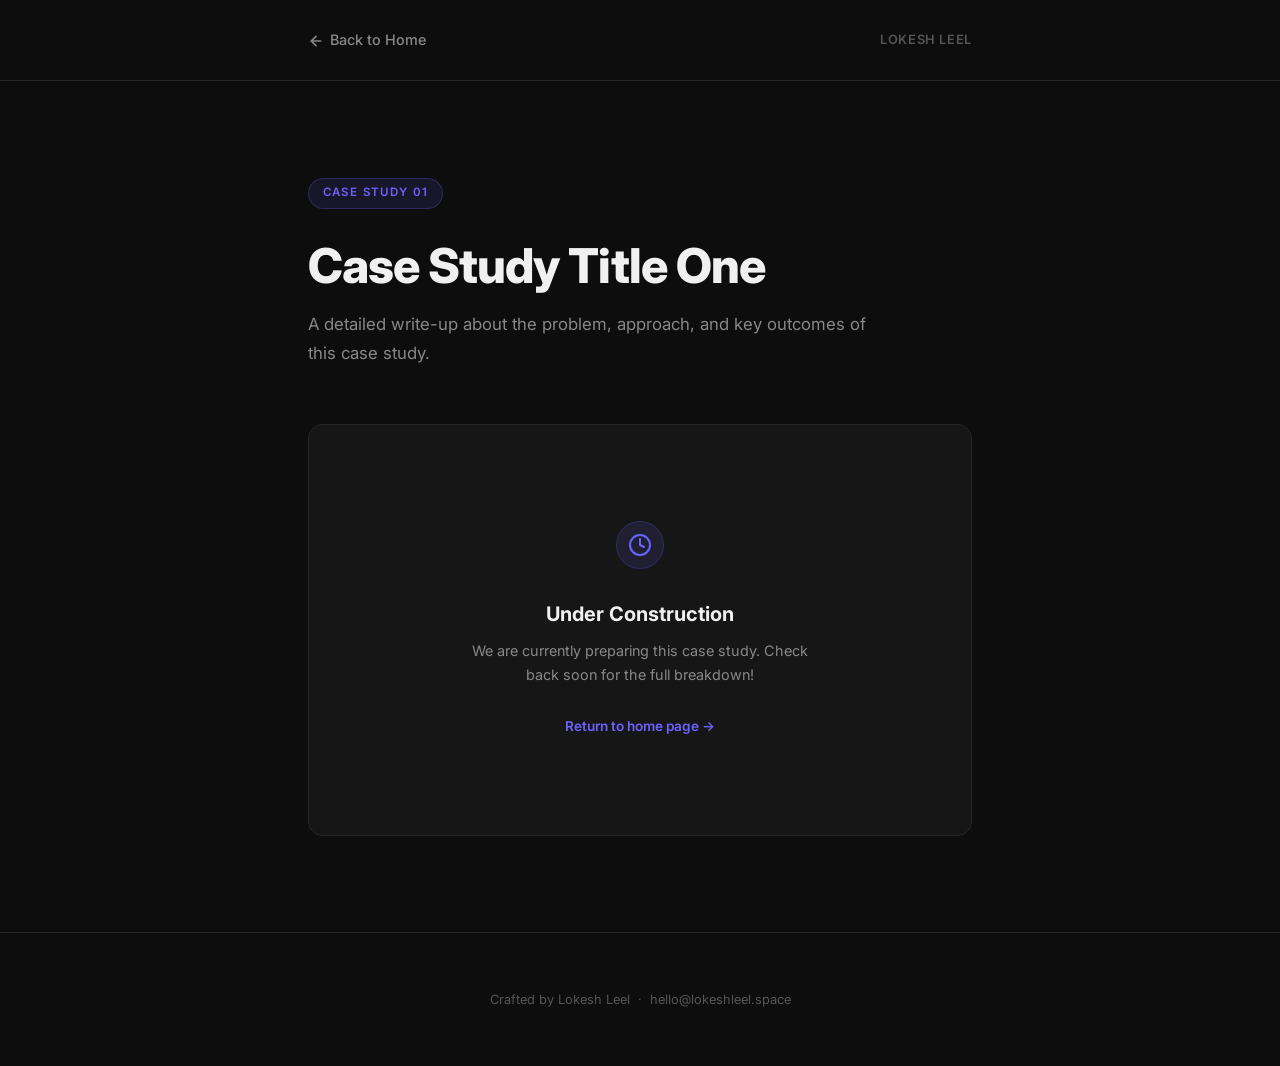
==== casestudy01/index.html @ c93e29b6 "Create placeholder pages for case studies and projects, activate links on index.html" ====
<!DOCTYPE html>
<html lang="en">
<head>
  <meta charset="UTF-8" />
  <meta name="viewport" content="width=device-width, initial-scale=1.0" />
  <title>Case Study 01 — Lokesh Leel</title>
  <meta name="description" content="Case study placeholder page for Lokesh Leel's portfolio." />
  <link rel="preconnect" href="https://fonts.googleapis.com" />
  <link rel="preconnect" href="https://fonts.gstatic.com" crossorigin />
  <link href="https://fonts.googleapis.com/css2?family=Inter:wght@400;500;600;700;800&display=swap" rel="stylesheet" />
  <link rel="stylesheet" href="../style.css" />
</head>
<body>
  
  <header style="padding: var(--space-md) 0; border-bottom: 1px solid var(--border);">
    <div class="container" style="display: flex; justify-content: space-between; align-items: center;">
      <a href="/" style="color: var(--text-secondary); text-decoration: none; font-size: 0.9rem; font-weight: 500; display: inline-flex; align-items: center; gap: 0.4rem; transition: color var(--transition);" onmouseover="this.style.color='var(--text-primary)'" onmouseout="this.style.color='var(--text-secondary)'">
        <svg width="16" height="16" viewBox="0 0 24 24" fill="none" stroke="currentColor" stroke-width="2.5" stroke-linecap="round" stroke-linejoin="round" style="margin-top: 1px;"><line x1="19" y1="12" x2="5" y2="12"></line><polyline points="12 19 5 12 12 5"></polyline></svg>
        Back to Home
      </a>
      <span style="font-size: 0.8rem; font-weight: 600; color: var(--text-muted); letter-spacing: 0.05em; text-transform: uppercase;">Lokesh Leel</span>
    </div>
  </header>

  <main style="padding: var(--space-xl) 0 0 0;">
    <div class="container">
      <div class="fade-up">
        <span class="hero-tag">Case Study 01</span>
      </div>
      <h1 class="fade-up" style="font-size: clamp(2rem, 5vw, 3rem); font-weight: 800; line-height: 1.2; letter-spacing: -0.02em; margin-bottom: var(--space-sm);">
        Case Study Title One
      </h1>
      <p class="fade-up" style="color: var(--text-secondary); font-size: 1.05rem; margin-bottom: var(--space-lg); max-width: 580px;">
        A detailed write-up about the problem, approach, and key outcomes of this case study.
      </p>

      <div class="fade-up" style="background: var(--surface); border: 1px solid var(--border); border-radius: var(--radius-md); padding: var(--space-xl) var(--space-md); text-align: center; margin-bottom: var(--space-xl);">
        <div style="width: 48px; height: 48px; border-radius: 50%; background: var(--accent-dim); border: 1px solid rgba(108, 99, 255, 0.2); display: flex; align-items: center; justify-content: center; margin: 0 auto var(--space-md);">
          <svg width="24" height="24" viewBox="0 0 24 24" fill="none" stroke="var(--accent)" stroke-width="2" stroke-linecap="round" stroke-linejoin="round"><circle cx="12" cy="12" r="10"></circle><polyline points="12 6 12 12 16 14"></polyline></svg>
        </div>
        <h2 style="font-size: 1.25rem; font-weight: 700; color: var(--text-primary); margin-bottom: 0.5rem;">Under Construction</h2>
        <p style="color: var(--text-secondary); font-size: 0.9rem; max-width: 360px; margin: 0 auto 1.5rem;">
          We are currently preparing this case study. Check back soon for the full breakdown!
        </p>
        <a href="/" style="display: inline-flex; align-items: center; gap: 0.4rem; font-size: 0.85rem; font-weight: 600; color: var(--accent); text-decoration: none; transition: opacity var(--transition);" onmouseover="this.style.opacity='0.8'" onmouseout="this.style.opacity='1'">
          Return to home page →
        </a>
      </div>
    </div>
  </main>

  <footer>
    <div class="container">
      <p>
        Crafted by <a href="https://www.linkedin.com/in/leellokesh/" target="_blank" rel="noopener noreferrer">Lokesh Leel</a>
        &nbsp;·&nbsp;
        <a href="mailto:hello@lokeshleel.space">hello@lokeshleel.space</a>
      </p>
    </div>
  </footer>
</body>
</html>
---- style.css ----
/* ===== RESET & BASE ===== */
*, *::before, *::after {
  box-sizing: border-box;
  margin: 0;
  padding: 0;
}

:root {
  --bg:           #0d0d0d;
  --surface:      #161616;
  --surface-hover:#1e1e1e;
  --border:       #252525;
  --accent:       #6c63ff;
  --accent-dim:   rgba(108, 99, 255, 0.12);
  --text-primary: #f0f0f0;
  --text-secondary: #888;
  --text-muted:   #555;

  --space-xs:  0.5rem;
  --space-sm:  1rem;
  --space-md:  1.75rem;
  --space-lg:  3.5rem;
  --space-xl:  6rem;

  --radius-sm: 8px;
  --radius-md: 14px;

  --max-w: 720px;
  --transition: 0.22s ease;
}

html {
  scroll-behavior: smooth;
}

body {
  background-color: var(--bg);
  color: var(--text-primary);
  font-family: 'Inter', sans-serif;
  font-size: 16px;
  line-height: 1.7;
  -webkit-font-smoothing: antialiased;
}

/* ===== LAYOUT ===== */
.container {
  max-width: var(--max-w);
  margin: 0 auto;
  padding: 0 var(--space-md);
}

section {
  padding: var(--space-xl) 0;
}

section + section {
  border-top: 1px solid var(--border);
}

/* ===== ANIMATIONS ===== */
@keyframes fadeUp {
  from {
    opacity: 0;
    transform: translateY(24px);
  }
  to {
    opacity: 1;
    transform: translateY(0);
  }
}

.fade-up {
  opacity: 0;
  animation: fadeUp 0.6s ease forwards;
}

.fade-up:nth-child(1) { animation-delay: 0.05s; }
.fade-up:nth-child(2) { animation-delay: 0.15s; }
.fade-up:nth-child(3) { animation-delay: 0.25s; }
.fade-up:nth-child(4) { animation-delay: 0.35s; }
.fade-up:nth-child(5) { animation-delay: 0.45s; }

/* ===== SECTION LABEL ===== */
.section-label {
  font-size: 0.7rem;
  font-weight: 600;
  letter-spacing: 0.14em;
  text-transform: uppercase;
  color: var(--accent);
  margin-bottom: var(--space-sm);
}

.section-title {
  font-size: 1.5rem;
  font-weight: 700;
  color: var(--text-primary);
  margin-bottom: var(--space-md);
}

/* ===== HERO ===== */
#hero {
  padding-top: calc(var(--space-xl) * 1.4);
  padding-bottom: var(--space-xl);
  border-top: none;
}

.hero-tag {
  display: inline-block;
  font-size: 0.72rem;
  font-weight: 600;
  letter-spacing: 0.12em;
  text-transform: uppercase;
  color: var(--accent);
  background: var(--accent-dim);
  border: 1px solid rgba(108, 99, 255, 0.25);
  border-radius: 999px;
  padding: 0.3rem 0.85rem;
  margin-bottom: var(--space-md);
}

.hero-name {
  font-size: clamp(2.4rem, 6vw, 3.8rem);
  font-weight: 800;
  line-height: 1.1;
  letter-spacing: -0.03em;
  color: var(--text-primary);
  margin-bottom: var(--space-sm);
}

.hero-name span {
  color: var(--accent);
}

.hero-bio {
  font-size: 1.05rem;
  color: var(--text-secondary);
  max-width: 480px;
  margin-bottom: var(--space-md);
}

/* Social links */
.social-links {
  display: flex;
  gap: var(--space-sm);
  flex-wrap: wrap;
}

.social-link {
  display: inline-flex;
  align-items: center;
  gap: 0.4rem;
  font-size: 0.85rem;
  font-weight: 500;
  color: var(--text-secondary);
  text-decoration: none;
  padding: 0.45rem 1rem;
  border: 1px solid var(--border);
  border-radius: 999px;
  transition: color var(--transition), border-color var(--transition), background var(--transition);
}

.social-link:hover {
  color: var(--text-primary);
  border-color: var(--accent);
  background: var(--accent-dim);
}

.social-link svg {
  width: 15px;
  height: 15px;
  flex-shrink: 0;
}

/* ===== CARDS ===== */
.card-grid {
  display: grid;
  grid-template-columns: 1fr;
  gap: var(--space-sm);
}

@media (min-width: 560px) {
  .card-grid {
    grid-template-columns: 1fr 1fr;
  }
}

.card {
  background: var(--surface);
  border: 1px solid var(--border);
  border-radius: var(--radius-md);
  padding: var(--space-md);
  transition: transform var(--transition), border-color var(--transition), background var(--transition);
  cursor: default;
}

.card:hover {
  transform: translateY(-4px);
  border-color: rgba(108, 99, 255, 0.35);
  background: var(--surface-hover);
}

.card-tag {
  font-size: 0.68rem;
  font-weight: 600;
  letter-spacing: 0.1em;
  text-transform: uppercase;
  color: var(--accent);
  margin-bottom: 0.5rem;
}

.card-title {
  font-size: 1rem;
  font-weight: 700;
  color: var(--text-primary);
  margin-bottom: 0.45rem;
}

.card-desc {
  font-size: 0.88rem;
  color: var(--text-secondary);
  line-height: 1.6;
  margin-bottom: var(--space-sm);
}

.chip-row {
  display: flex;
  flex-wrap: wrap;
  gap: 0.4rem;
  margin-bottom: var(--space-sm);
}

.chip {
  font-size: 0.7rem;
  font-weight: 500;
  color: var(--text-muted);
  background: var(--bg);
  border: 1px solid var(--border);
  border-radius: 999px;
  padding: 0.2rem 0.65rem;
}

.card-link {
  font-size: 0.82rem;
  font-weight: 600;
  color: var(--accent);
  text-decoration: none;
  opacity: 0.5;
  pointer-events: none;
  display: inline-flex;
  align-items: center;
  gap: 0.3rem;
  transition: opacity var(--transition);
}

.card-link.active {
  opacity: 1;
  pointer-events: all;
}

.card-link.active:hover {
  opacity: 0.75;
}

/* ===== CASE STUDIES ===== */
.case-grid {
  display: flex;
  flex-direction: column;
  gap: var(--space-sm);
}

.case-card {
  background: var(--surface);
  border: 1px solid var(--border);
  border-radius: var(--radius-md);
  padding: var(--space-md);
  display: flex;
  gap: var(--space-md);
  align-items: flex-start;
  transition: transform var(--transition), border-color var(--transition), background var(--transition);
}

.case-card:hover {
  transform: translateY(-3px);
  border-color: rgba(108, 99, 255, 0.35);
  background: var(--surface-hover);
}

.case-num {
  font-size: 2rem;
  font-weight: 800;
  color: var(--border);
  line-height: 1;
  min-width: 2.5rem;
  letter-spacing: -0.04em;
  padding-top: 2px;
  transition: color var(--transition);
}

.case-card:hover .case-num {
  color: var(--accent);
}

.case-body {
  flex: 1;
}

.case-title {
  font-size: 1rem;
  font-weight: 700;
  color: var(--text-primary);
  margin-bottom: 0.4rem;
}

.case-teaser {
  font-size: 0.88rem;
  color: var(--text-secondary);
  line-height: 1.6;
  margin-bottom: 0.75rem;
}

/* ===== THOUGHTS ===== */
.thoughts-list {
  display: flex;
  flex-direction: column;
  gap: 0;
}

.thought-item {
  padding: var(--space-md) 0;
  border-bottom: 1px solid var(--border);
  display: flex;
  flex-direction: column;
  gap: 0.35rem;
  transition: padding-left var(--transition);
}

.thought-item:last-of-type {
  border-bottom: none;
}

.thought-item:hover {
  padding-left: 6px;
}

.thought-date {
  font-size: 0.72rem;
  color: var(--text-muted);
  letter-spacing: 0.05em;
}

.thought-title {
  font-size: 1rem;
  font-weight: 600;
  color: var(--text-primary);
}

.thought-excerpt {
  font-size: 0.88rem;
  color: var(--text-secondary);
  line-height: 1.6;
}

.thought-link {
  font-size: 0.8rem;
  font-weight: 600;
  color: var(--accent);
  text-decoration: none;
  opacity: 0.5;
  pointer-events: none;
  align-self: flex-start;
}

.thoughts-footer {
  margin-top: var(--space-md);
  font-size: 0.82rem;
  color: var(--text-muted);
  font-style: italic;
}

/* ===== FOOTER ===== */
footer {
  border-top: 1px solid var(--border);
  padding: var(--space-lg) 0;
  text-align: center;
  font-size: 0.8rem;
  color: var(--text-muted);
}

footer a {
  color: var(--text-muted);
  text-decoration: none;
  transition: color var(--transition);
}

footer a:hover {
  color: var(--accent);
}

/* ===== RESPONSIVE ===== */
@media (max-width: 480px) {
  .case-card {
    flex-direction: column;
    gap: 0.5rem;
  }

  .case-num {
    font-size: 1.4rem;
  }
}
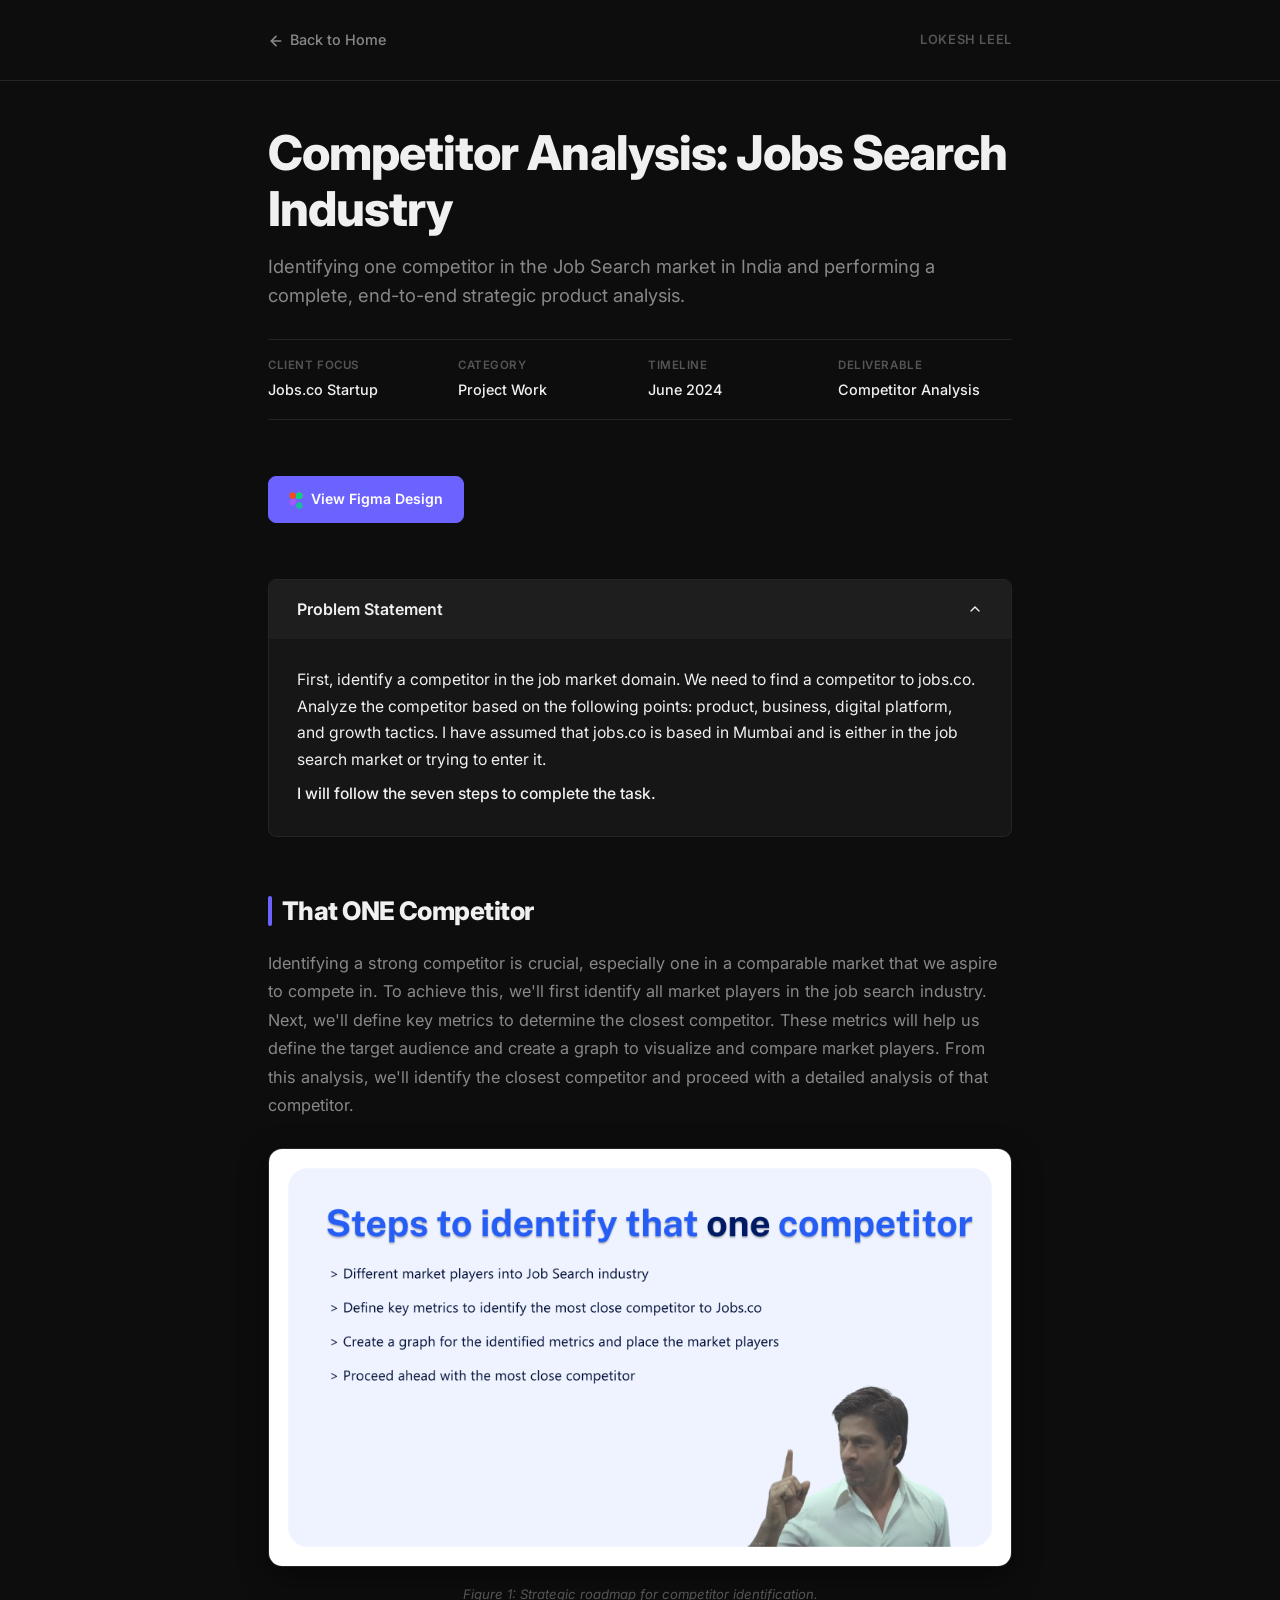
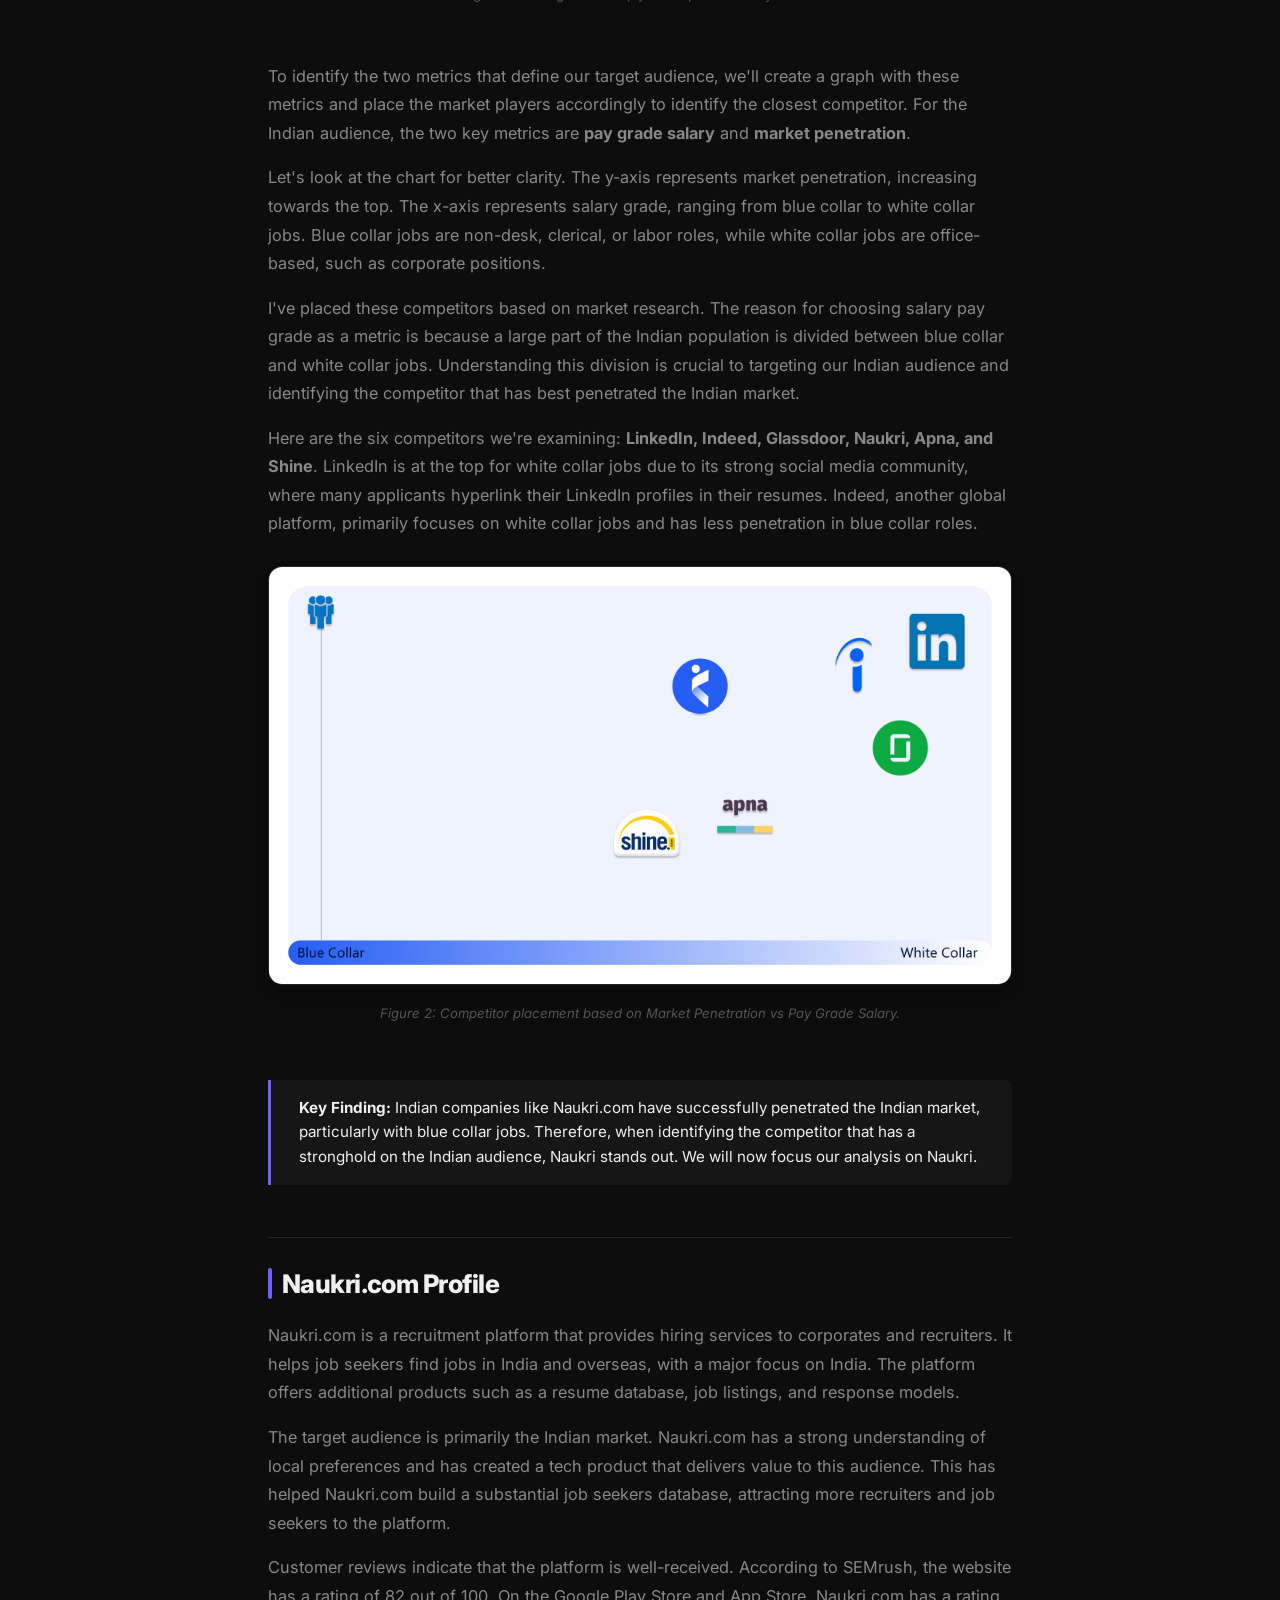
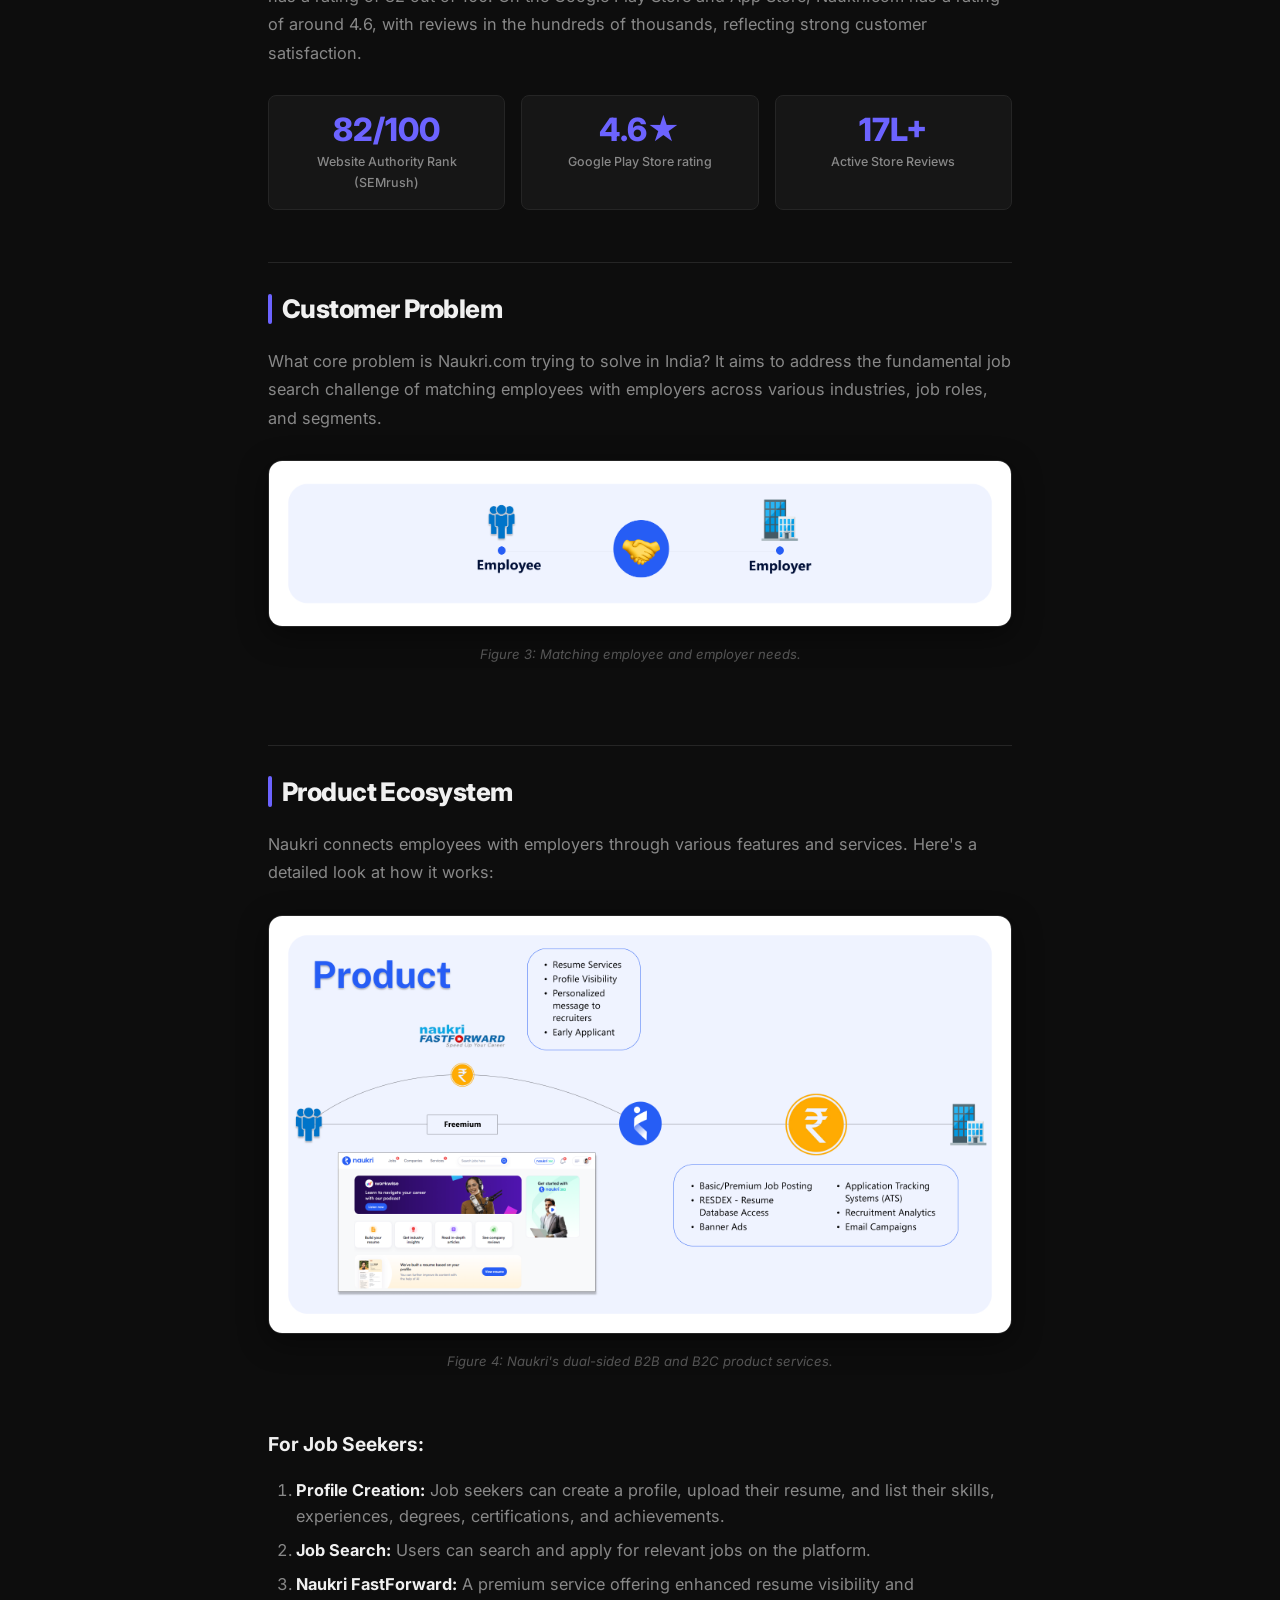
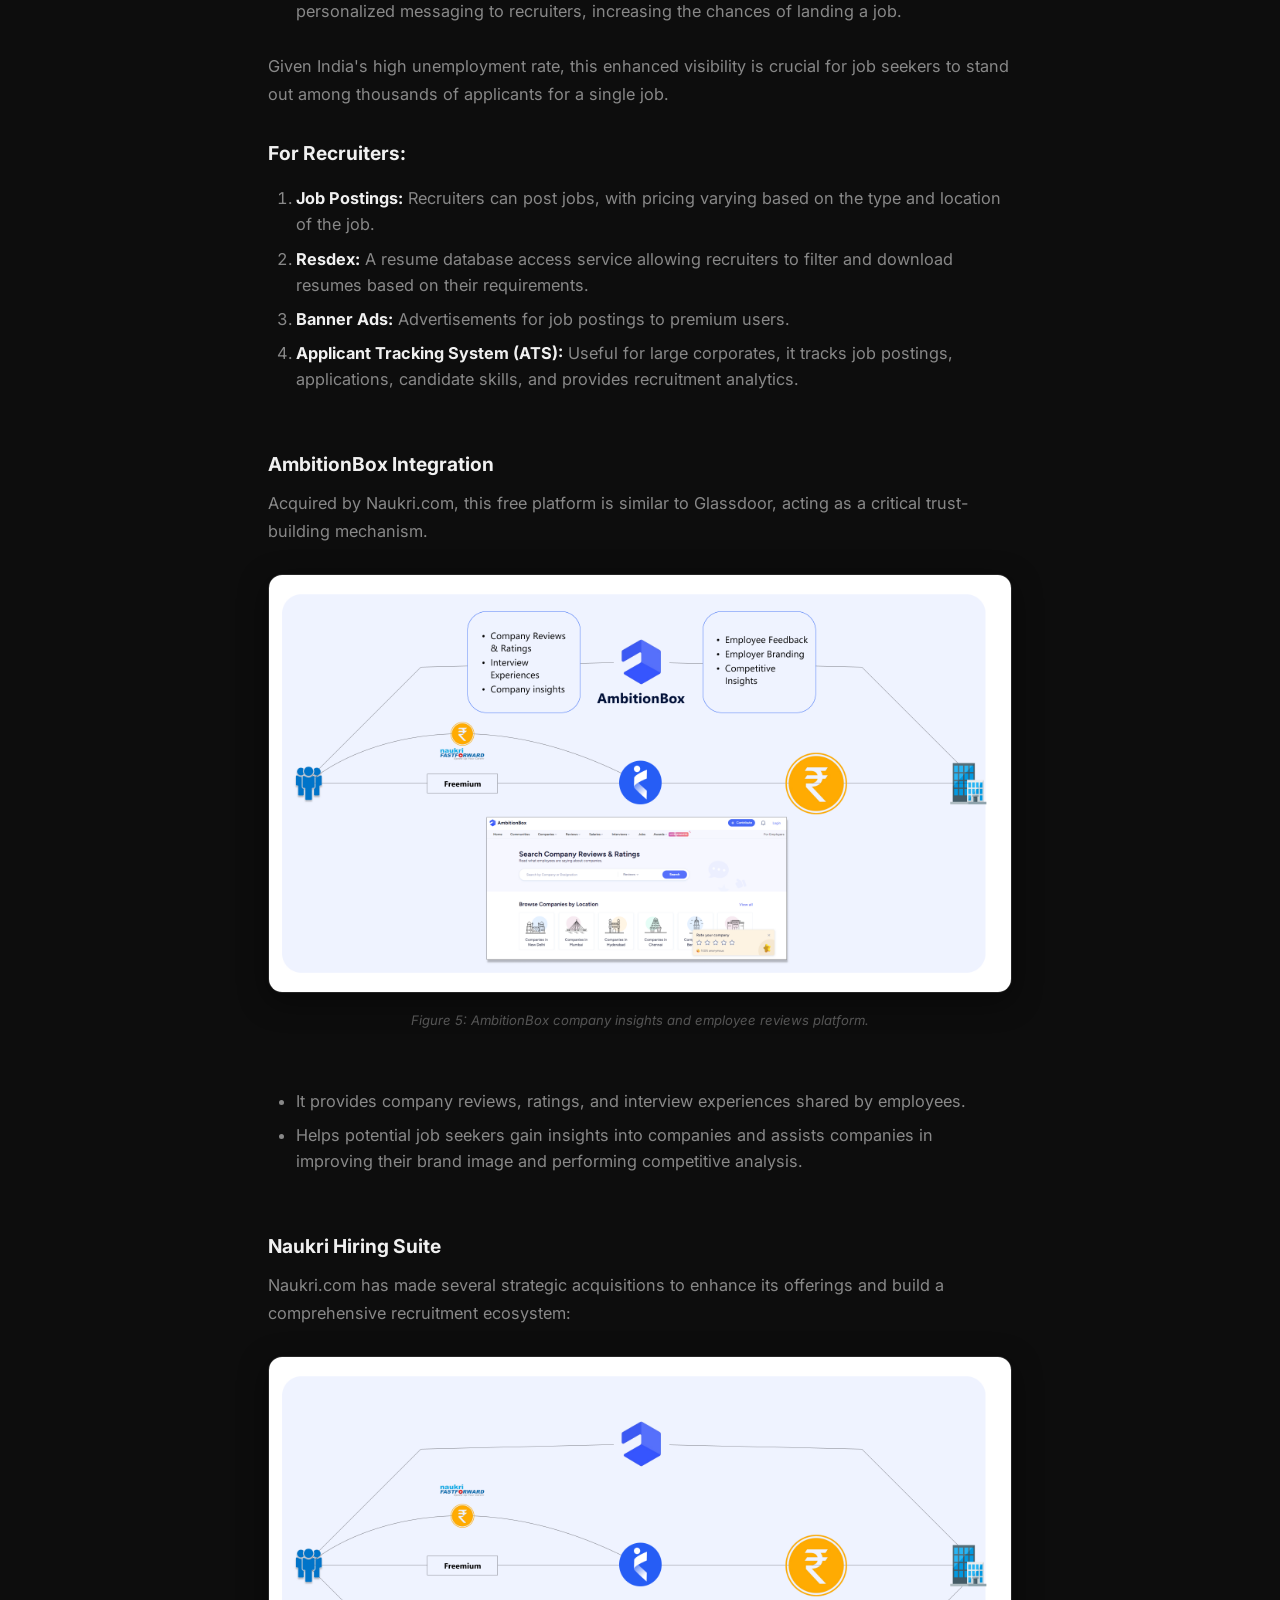
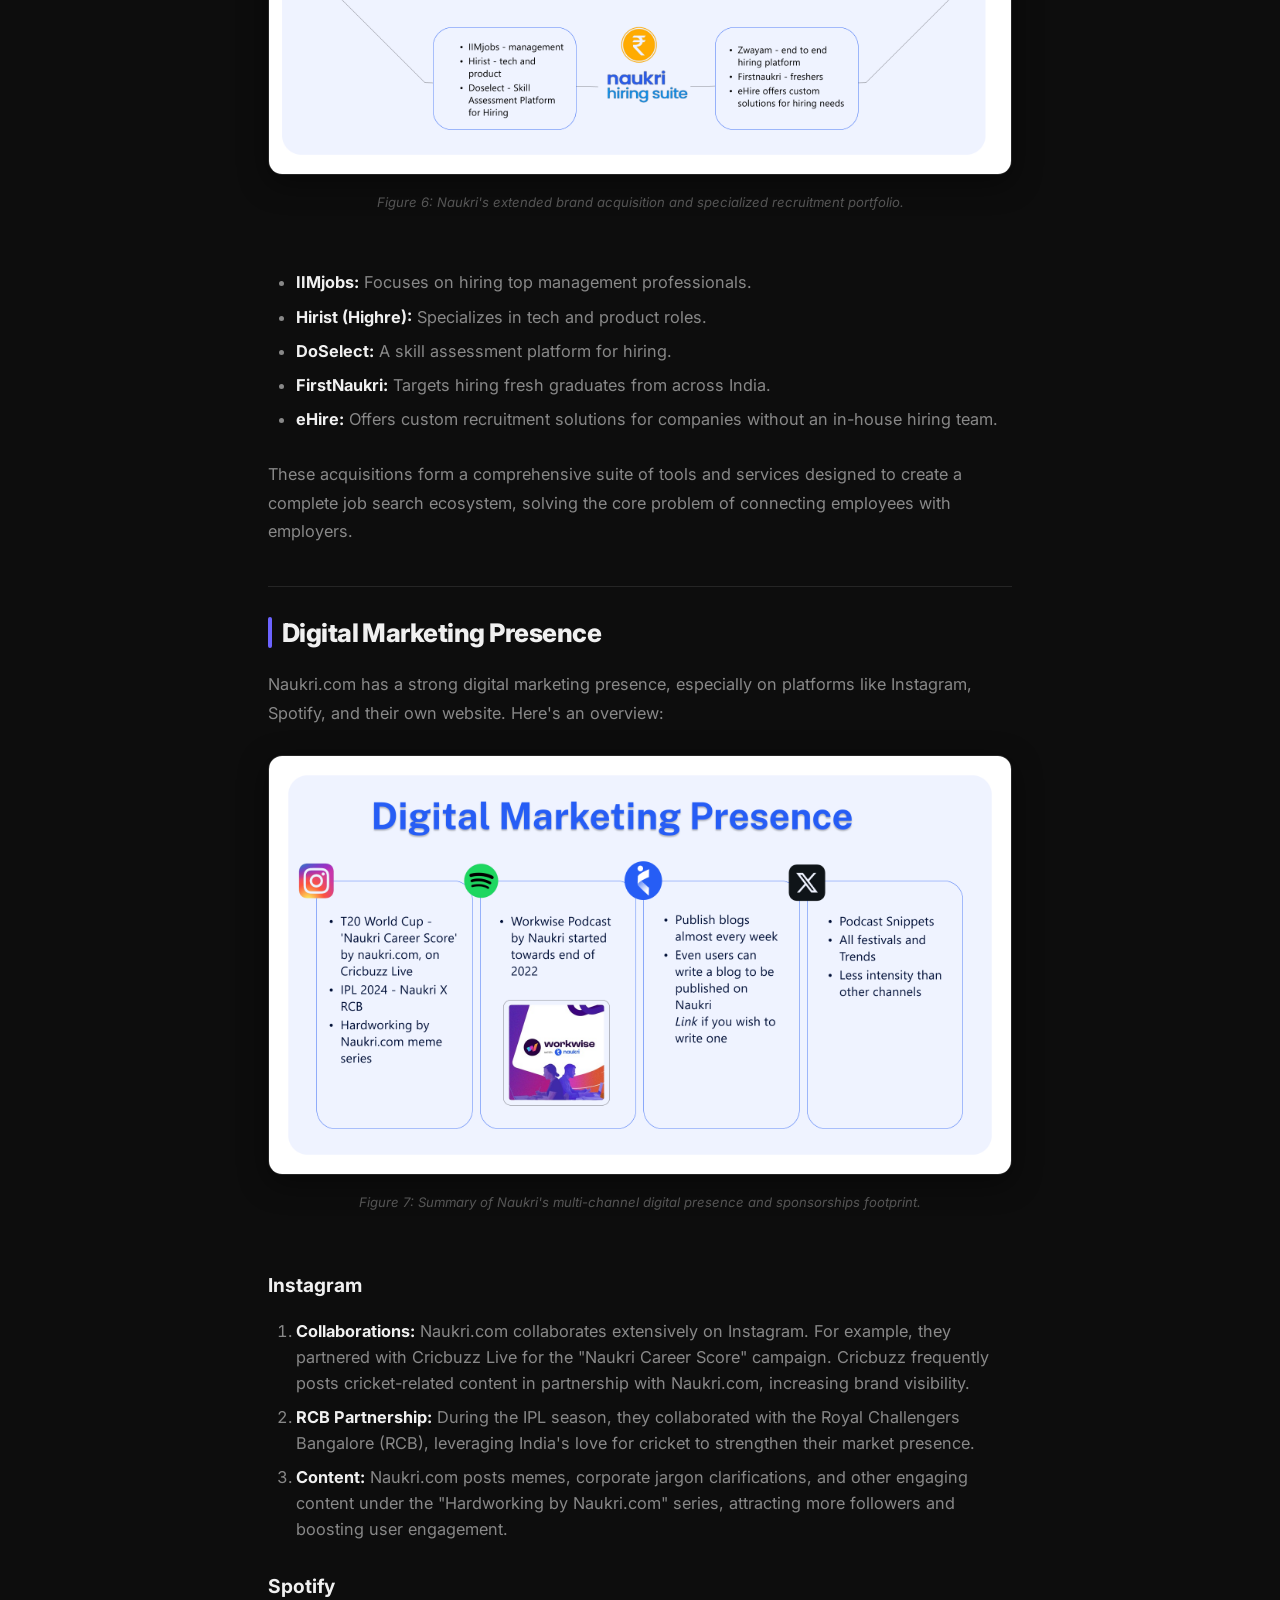
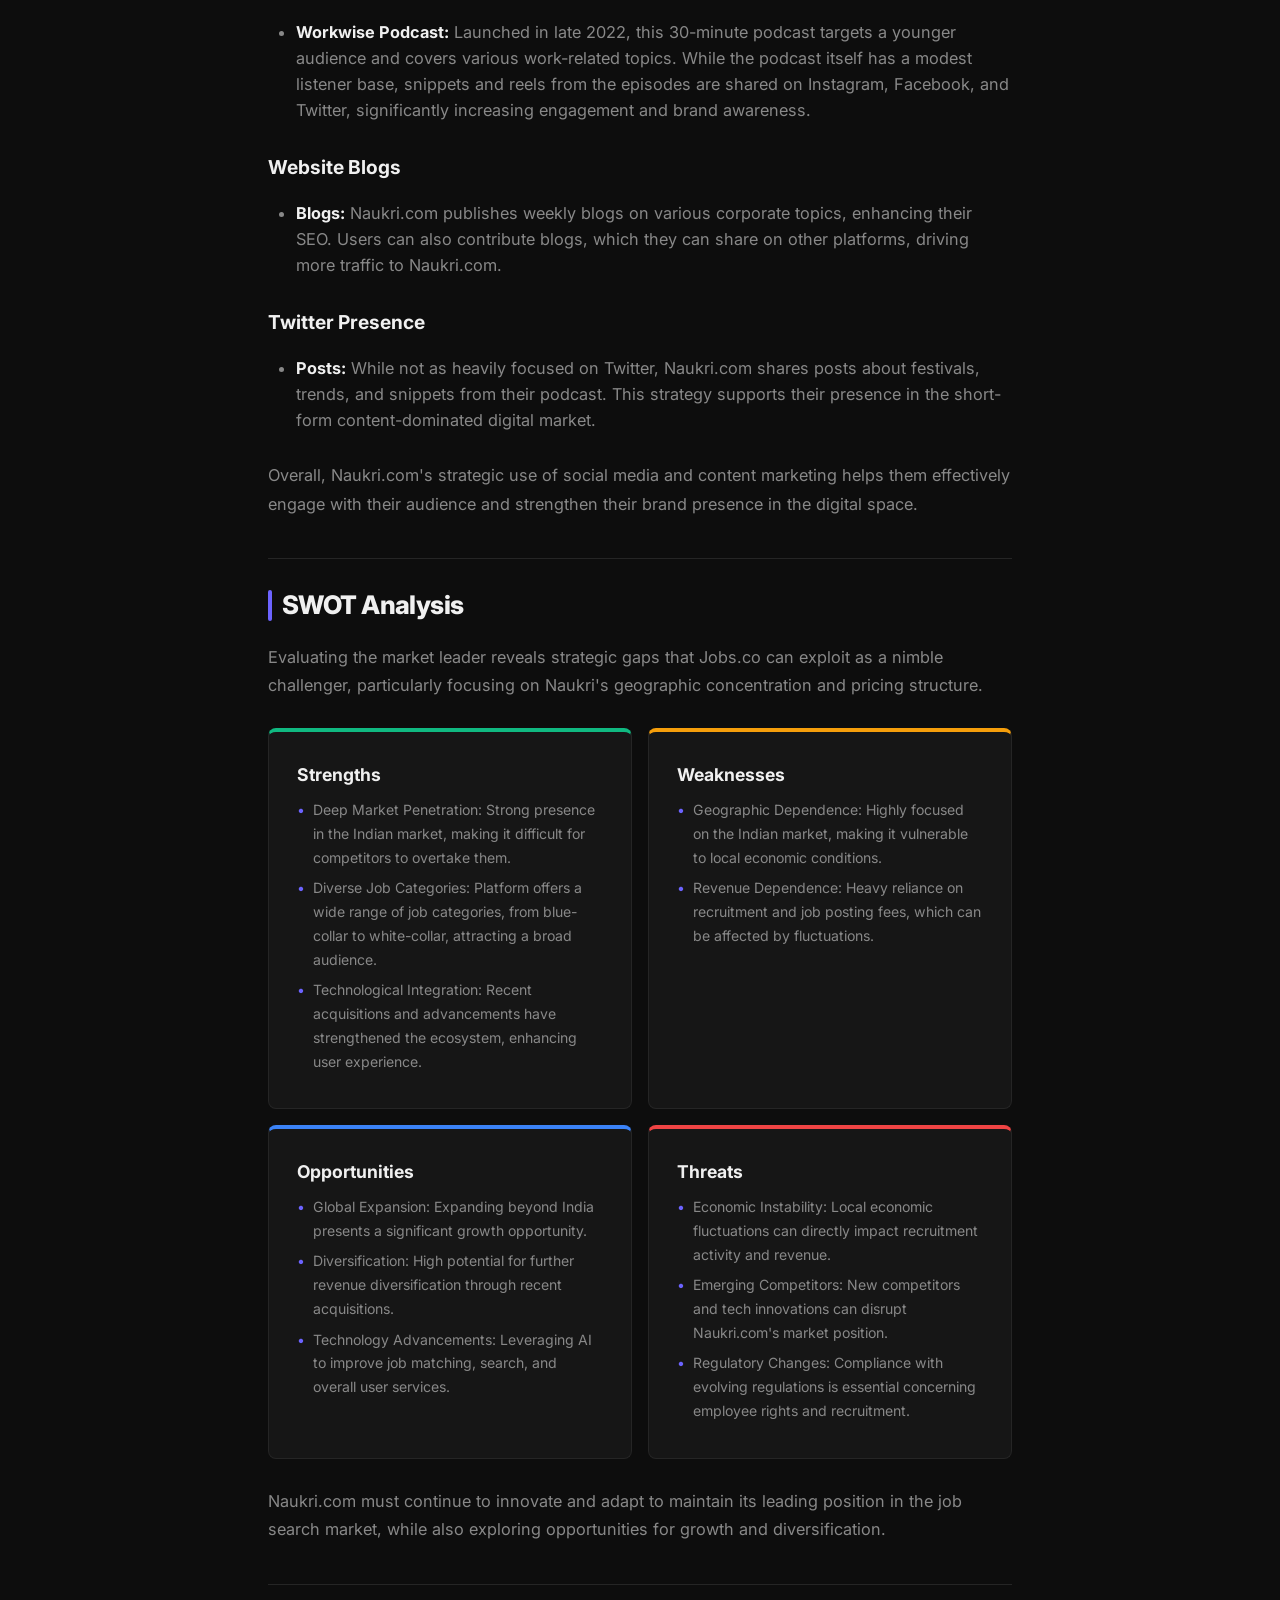
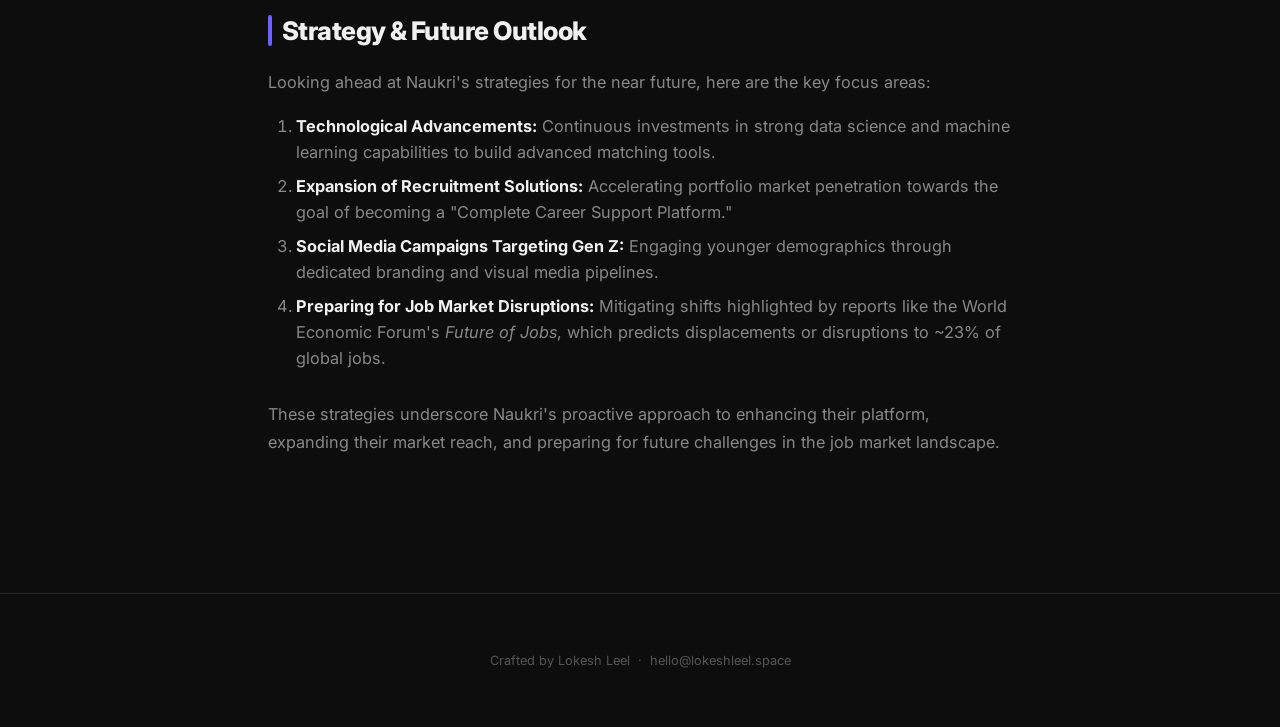
==== commit b9f0b5b9: "Update competitor analysis case study page, add resume and case study assets" ====
--- a/casestudy01/index.html
+++ b/casestudy01/index.html
@@ -3,18 +3,388 @@
 <head>
   <meta charset="UTF-8" />
   <meta name="viewport" content="width=device-width, initial-scale=1.0" />
-  <title>Case Study 01 — Lokesh Leel</title>
-  <meta name="description" content="Case study placeholder page for Lokesh Leel's portfolio." />
+  <title>Competitor Analysis: Job Search Industry — Lokesh Leel</title>
+  <meta name="description" content="Strategic competitor analysis for Jobs.co in the job-tech industry, identifying key competitor Naukri.com." />
   <link rel="preconnect" href="https://fonts.googleapis.com" />
   <link rel="preconnect" href="https://fonts.gstatic.com" crossorigin />
   <link href="https://fonts.googleapis.com/css2?family=Inter:wght@400;500;600;700;800&display=swap" rel="stylesheet" />
   <link rel="stylesheet" href="../style.css" />
+  <style>
+    /* Premium Page-Specific Styling */
+    .case-container {
+      max-width: 800px;
+      margin: 0 auto;
+      padding: 0 var(--space-md);
+    }
+    
+    .meta-grid {
+      display: grid;
+      grid-template-columns: repeat(2, 1fr);
+      gap: var(--space-sm);
+      margin: var(--space-md) 0 var(--space-lg);
+      padding: var(--space-sm) 0;
+      border-top: 1px solid var(--border);
+      border-bottom: 1px solid var(--border);
+    }
+    
+    @media (min-width: 560px) {
+      .meta-grid {
+        grid-template-columns: repeat(4, 1fr);
+      }
+    }
+    
+    .meta-item {
+      display: flex;
+      flex-direction: column;
+    }
+    
+    .meta-label {
+      font-size: 0.72rem;
+      font-weight: 600;
+      text-transform: uppercase;
+      color: var(--text-muted);
+      letter-spacing: 0.05em;
+      margin-bottom: 0.2rem;
+    }
+    
+    .meta-value {
+      font-size: 0.9rem;
+      font-weight: 500;
+      color: var(--text-primary);
+    }
+
+    .action-row {
+      display: flex;
+      gap: var(--space-sm);
+      margin-bottom: var(--space-lg);
+      flex-wrap: wrap;
+    }
+
+    .btn {
+      display: inline-flex;
+      align-items: center;
+      gap: 0.5rem;
+      font-size: 0.88rem;
+      font-weight: 600;
+      text-decoration: none;
+      padding: 0.65rem 1.25rem;
+      border-radius: var(--radius-sm);
+      transition: all var(--transition);
+      cursor: pointer;
+    }
+
+    .btn-primary {
+      background: var(--accent);
+      color: #fff;
+      border: 1px solid var(--accent);
+    }
+
+    .btn-primary:hover {
+      opacity: 0.9;
+      transform: translateY(-2px);
+      box-shadow: 0 4px 12px rgba(108, 99, 255, 0.3);
+    }
+
+    .btn-secondary {
+      background: transparent;
+      color: var(--text-primary);
+      border: 1px solid var(--border);
+    }
+
+    .btn-secondary:hover {
+      background: var(--surface-hover);
+      border-color: var(--accent);
+      transform: translateY(-2px);
+    }
+
+    .case-section {
+      padding: 1.5rem 0;
+      margin-bottom: 0;
+    }
+
+    .case-section h2 {
+      font-size: 1.6rem;
+      font-weight: 800;
+      letter-spacing: -0.02em;
+      color: var(--text-primary);
+      margin-top: 0;
+      margin-bottom: var(--space-sm);
+      display: flex;
+      align-items: center;
+      gap: 0.6rem;
+    }
+
+    .case-section h2::before {
+      content: "";
+      display: inline-block;
+      width: 4px;
+      height: 1.2em;
+      background: var(--accent);
+      border-radius: 2px;
+    }
+
+    .case-section h3 {
+      font-size: 1.2rem;
+      font-weight: 700;
+      color: var(--text-primary);
+      margin-top: var(--space-md);
+      margin-bottom: 0.5rem;
+    }
+
+    .case-section p {
+      color: var(--text-secondary);
+      font-size: 1.02rem;
+      line-height: 1.75;
+      margin-bottom: var(--space-sm);
+    }
+
+    /* Collapsible Problem Statement Toggle */
+    .toggle-container {
+      background: var(--surface);
+      border: 1px solid var(--border);
+      border-radius: var(--radius-sm);
+      margin: var(--space-md) 0;
+      overflow: hidden;
+    }
+
+    .toggle-header {
+      padding: var(--space-sm) var(--space-md);
+      background: var(--surface-hover);
+      display: flex;
+      justify-content: space-between;
+      align-items: center;
+      cursor: pointer;
+      user-select: none;
+      font-weight: 600;
+      color: var(--text-primary);
+    }
+
+    .toggle-header svg {
+      transition: transform 0.22s ease;
+    }
+
+    .toggle-container.active .toggle-header svg {
+      transform: rotate(180deg);
+    }
+
+    .toggle-content {
+      padding: 0 var(--space-md);
+      max-height: 0;
+      overflow: hidden;
+      transition: max-height 0.25s ease-out, padding 0.25s ease-out;
+    }
+
+    .toggle-container.active .toggle-content {
+      padding: var(--space-md);
+      max-height: 500px;
+    }
+
+    .highlight-box {
+      background: var(--surface);
+      border-left: 3px solid var(--accent);
+      border-radius: 0 var(--radius-sm) var(--radius-sm) 0;
+      padding: var(--space-sm) var(--space-md);
+      margin: var(--space-md) 0;
+    }
+
+    .highlight-box p {
+      font-size: 0.95rem;
+      color: var(--text-primary);
+      line-height: 1.6;
+      margin: 0;
+    }
+
+    .grid-3col {
+      display: grid;
+      grid-template-columns: 1fr;
+      gap: var(--space-sm);
+      margin: var(--space-md) 0;
+    }
+
+    @media (min-width: 600px) {
+      .grid-3col {
+        grid-template-columns: repeat(3, 1fr);
+      }
+    }
+
+    .metric-card {
+      background: var(--surface);
+      border: 1px solid var(--border);
+      border-radius: var(--radius-sm);
+      padding: var(--space-sm) var(--space-md);
+      text-align: center;
+    }
+
+    .metric-val {
+      font-size: 2rem;
+      font-weight: 800;
+      color: var(--accent);
+      line-height: 1.1;
+      margin-bottom: 0.2rem;
+    }
+
+    .metric-lbl {
+      font-size: 0.78rem;
+      color: var(--text-secondary);
+      font-weight: 500;
+    }
+
+    .case-img-wrapper {
+      margin: var(--space-md) 0 var(--space-lg);
+      text-align: center;
+    }
+
+    .case-img {
+      width: 100%;
+      height: auto;
+      border-radius: var(--radius-md);
+      border: 1px solid var(--border);
+      box-shadow: 0 8px 30px rgba(0, 0, 0, 0.45);
+      transition: transform 0.3s ease, border-color 0.3s ease;
+    }
+
+    .case-img:hover {
+      transform: scale(1.01);
+      border-color: rgba(108, 99, 255, 0.6);
+    }
+
+    .case-caption {
+      font-size: 0.82rem;
+      color: var(--text-muted);
+      margin-top: var(--space-xs);
+      font-style: italic;
+    }
+
+    .bullet-list, .numbered-list {
+      margin: var(--space-sm) 0 var(--space-md) var(--space-md);
+      color: var(--text-secondary);
+    }
+
+    .bullet-list li, .numbered-list li {
+      margin-bottom: 0.5rem;
+      line-height: 1.6;
+      font-size: 1.02rem;
+    }
+
+    .bullet-list strong, .numbered-list strong {
+      color: var(--text-primary);
+    }
+
+    .swot-grid {
+      display: grid;
+      grid-template-columns: 1fr;
+      gap: var(--space-sm);
+      margin: var(--space-md) 0;
+    }
+
+    @media (min-width: 600px) {
+      .swot-grid {
+        grid-template-columns: 1fr 1fr;
+      }
+    }
+
+    .swot-card {
+      padding: var(--space-md);
+      border-radius: var(--radius-sm);
+      border: 1px solid var(--border);
+      background: var(--surface);
+    }
+
+    .swot-s { border-top: 4px solid #10b981; }
+    .swot-w { border-top: 4px solid #f59e0b; }
+    .swot-o { border-top: 4px solid #3b82f6; }
+    .swot-t { border-top: 4px solid #ef4444; }
+
+    .swot-title {
+      font-size: 1.1rem;
+      font-weight: 700;
+      margin-bottom: 0.5rem;
+      color: var(--text-primary);
+      display: flex;
+      align-items: center;
+      gap: 0.4rem;
+    }
+
+    .swot-card ul {
+      list-style-type: none;
+      padding-left: 0;
+    }
+
+    .swot-card li {
+      font-size: 0.88rem;
+      color: var(--text-secondary);
+      margin-bottom: 0.4rem;
+      position: relative;
+      padding-left: 1rem;
+    }
+
+    .swot-card li::before {
+      content: "•";
+      position: absolute;
+      left: 0;
+      color: var(--accent);
+    }
+
+    /* Bookmark Card styling for infoedge bookmark */
+    .bookmark-card {
+      display: flex;
+      border: 1px solid var(--border);
+      background: var(--surface);
+      border-radius: var(--radius-sm);
+      padding: var(--space-sm) var(--space-md);
+      text-decoration: none;
+      align-items: center;
+      justify-content: space-between;
+      transition: background var(--transition), border-color var(--transition);
+      margin: var(--space-sm) 0 var(--space-md);
+    }
+
+    .bookmark-card:hover {
+      background: var(--surface-hover);
+      border-color: var(--accent);
+    }
+
+    .bookmark-info {
+      display: flex;
+      flex-direction: column;
+    }
+
+    .bookmark-title {
+      font-size: 0.95rem;
+      font-weight: 600;
+      color: var(--text-primary);
+    }
+
+    .bookmark-url {
+      font-size: 0.8rem;
+      color: var(--text-muted);
+    }
+
+    .bookmark-icon {
+      color: var(--accent);
+    }
+
+    /* Fixed Back Button Hover */
+    .back-btn {
+      color: var(--text-secondary);
+      text-decoration: none;
+      font-size: 0.9rem;
+      font-weight: 500;
+      display: inline-flex;
+      align-items: center;
+      gap: 0.4rem;
+      transition: color var(--transition);
+    }
+    .back-btn:hover {
+      color: var(--text-primary);
+    }
+  </style>
 </head>
 <body>
   
   <header style="padding: var(--space-md) 0; border-bottom: 1px solid var(--border);">
-    <div class="container" style="display: flex; justify-content: space-between; align-items: center;">
-      <a href="/" style="color: var(--text-secondary); text-decoration: none; font-size: 0.9rem; font-weight: 500; display: inline-flex; align-items: center; gap: 0.4rem; transition: color var(--transition);" onmouseover="this.style.color='var(--text-primary)'" onmouseout="this.style.color='var(--text-secondary)'">
+    <div class="case-container" style="display: flex; justify-content: space-between; align-items: center;">
+      <a href="/" class="back-btn">
         <svg width="16" height="16" viewBox="0 0 24 24" fill="none" stroke="currentColor" stroke-width="2.5" stroke-linecap="round" stroke-linejoin="round" style="margin-top: 1px;"><line x1="19" y1="12" x2="5" y2="12"></line><polyline points="12 19 5 12 12 5"></polyline></svg>
         Back to Home
       </a>
@@ -22,35 +392,333 @@
     </div>
   </header>
 
-  <main style="padding: var(--space-xl) 0 0 0;">
-    <div class="container">
-      <div class="fade-up">
-        <span class="hero-tag">Case Study 01</span>
+
+
+  <main style="padding: var(--space-md) 0 var(--space-xl);">
+    <div class="case-container">
+      
+      <!-- HERO SECTION -->
+      <h1 class="fade-up" style="font-size: clamp(2rem, 5vw, 3rem); font-weight: 800; line-height: 1.15; letter-spacing: -0.02em; margin-top: var(--space-sm); margin-bottom: var(--space-sm);">
+        Competitor Analysis: Jobs Search Industry
+      </h1>
+      <p class="fade-up" style="color: var(--text-secondary); font-size: 1.15rem; margin-bottom: var(--space-md); max-width: 720px; line-height: 1.6;">
+        Identifying one competitor in the Job Search market in India and performing a complete, end-to-end strategic product analysis.
+      </p>
+
+      <!-- METADATA -->
+      <div class="meta-grid fade-up">
+        <div class="meta-item">
+          <span class="meta-label">Client Focus</span>
+          <span class="meta-value">Jobs.co Startup</span>
+        </div>
+        <div class="meta-item">
+          <span class="meta-label">Category</span>
+          <span class="meta-value">Project Work</span>
+        </div>
+        <div class="meta-item">
+          <span class="meta-label">Timeline</span>
+          <span class="meta-value">June 2024</span>
+        </div>
+        <div class="meta-item">
+          <span class="meta-label">Deliverable</span>
+          <span class="meta-value">Competitor Analysis</span>
+        </div>
       </div>
-      <h1 class="fade-up" style="font-size: clamp(2rem, 5vw, 3rem); font-weight: 800; line-height: 1.2; letter-spacing: -0.02em; margin-bottom: var(--space-sm);">
-        Case Study Title One
-      </h1>
-      <p class="fade-up" style="color: var(--text-secondary); font-size: 1.05rem; margin-bottom: var(--space-lg); max-width: 580px;">
-        A detailed write-up about the problem, approach, and key outcomes of this case study.
-      </p>
-
-      <div class="fade-up" style="background: var(--surface); border: 1px solid var(--border); border-radius: var(--radius-md); padding: var(--space-xl) var(--space-md); text-align: center; margin-bottom: var(--space-xl);">
-        <div style="width: 48px; height: 48px; border-radius: 50%; background: var(--accent-dim); border: 1px solid rgba(108, 99, 255, 0.2); display: flex; align-items: center; justify-content: center; margin: 0 auto var(--space-md);">
-          <svg width="24" height="24" viewBox="0 0 24 24" fill="none" stroke="var(--accent)" stroke-width="2" stroke-linecap="round" stroke-linejoin="round"><circle cx="12" cy="12" r="10"></circle><polyline points="12 6 12 12 16 14"></polyline></svg>
-        </div>
-        <h2 style="font-size: 1.25rem; font-weight: 700; color: var(--text-primary); margin-bottom: 0.5rem;">Under Construction</h2>
-        <p style="color: var(--text-secondary); font-size: 0.9rem; max-width: 360px; margin: 0 auto 1.5rem;">
-          We are currently preparing this case study. Check back soon for the full breakdown!
-        </p>
-        <a href="/" style="display: inline-flex; align-items: center; gap: 0.4rem; font-size: 0.85rem; font-weight: 600; color: var(--accent); text-decoration: none; transition: opacity var(--transition);" onmouseover="this.style.opacity='0.8'" onmouseout="this.style.opacity='1'">
-          Return to home page →
+
+      <!-- ACTION BUTTONS -->
+      <div class="action-row fade-up">
+        <a href="https://www.figma.com/design/6rRE8VBGvkkO3et4wo5ueS/Competitor-Analysis---Job-Search-Industry?m=auto&t=rfUlUzJMBhLedHFC-6" target="_blank" rel="noopener noreferrer" class="btn btn-primary">
+          <!-- Figma Logo Icon -->
+          <svg width="14" height="20" viewBox="0 0 38 57" fill="none" xmlns="http://www.w3.org/2000/svg" style="vertical-align: middle;">
+            <path d="M19 0C8.5 0 0 8.5 0 19C0 24.3 2.2 29.1 5.8 32.5C2.2 35.9 0 40.7 0 46C0 56.5 8.5 65 19 65C24.3 65 29.1 62.8 32.5 59.2C35.9 62.8 40.7 65 46 65C56.5 65 65 56.5 65 46C65 40.7 62.8 35.9 59.2 32.5C62.8 29.1 65 24.3 65 19C65 8.5 56.5 0 46 0H19Z" fill="none"/>
+            <path d="M9.5 28.5C14.7467 28.5 19 24.2467 19 19C19 13.7533 14.7467 9.5 9.5 9.5C4.25329 9.5 0 13.7533 0 19C0 24.2467 4.25329 28.5 9.5 28.5Z" fill="#F24E1E"/>
+            <path d="M28.5 28.5C33.7467 28.5 38 24.2467 38 19C38 13.7533 33.7467 9.5 28.5 9.5C23.2533 9.5 19 13.7533 19 19C19 24.2467 23.2533 28.5 28.5 28.5Z" fill="#FF7262"/>
+            <path d="M9.5 47.5C14.7467 47.5 19 43.2533 19 38V28.5H9.5C4.25329 28.5 0 32.7533 0 38C0 43.2533 4.25329 47.5 9.5 47.5Z" fill="#A259FF"/>
+            <path d="M19 47.5C19 52.7467 23.2533 57 28.5 57C33.7467 57 38 52.7467 38 47.5C38 42.2533 33.7467 38 28.5 38C23.2533 38 19 42.2533 19 47.5Z" fill="#1ABC9C"/>
+            <path d="M19 19C19 24.2467 23.2533 28.5 28.5 28.5C33.7467 28.5 38 24.2467 38 19C38 13.7533 33.7467 9.5 28.5 9.5C23.2533 9.5 19 13.7533 19 19Z" fill="#19BC9B" opacity="0"/>
+            <path d="M19 19V28.5H28.5C33.7467 28.5 38 24.2467 38 19C38 13.7533 33.7467 9.5 28.5 9.5C23.2533 9.5 19 13.7533 19 19Z" fill="#0ACF83"/>
+          </svg>
+          View Figma Design
         </a>
       </div>
+
+      <!-- PROBLEM STATEMENT TOGGLE -->
+      <div class="toggle-container active" id="problem-statement-toggle">
+        <div class="toggle-header" onclick="document.getElementById('problem-statement-toggle').classList.toggle('active')">
+          <span>Problem Statement</span>
+          <svg width="16" height="16" viewBox="0 0 24 24" fill="none" stroke="currentColor" stroke-width="2" stroke-linecap="round" stroke-linejoin="round"><polyline points="6 9 12 15 18 9"></polyline></svg>
+        </div>
+        <div class="toggle-content">
+          <p style="margin: 0; font-size: 0.98rem; line-height: 1.7;">
+            First, identify a competitor in the job market domain. We need to find a competitor to jobs.co. Analyze the competitor based on the following points: product, business, digital platform, and growth tactics. I have assumed that jobs.co is based in Mumbai and is either in the job search market or trying to enter it.
+          </p>
+          <p style="margin: var(--space-xs) 0 0 0; font-size: 0.98rem; line-height: 1.7; font-weight: 500;">
+            I will follow the seven steps to complete the task.
+          </p>
+        </div>
+      </div>
+
+      <!-- SECTION 1 -->
+      <section class="case-section fade-up">
+        <h2>That ONE Competitor</h2>
+        <p>
+          Identifying a strong competitor is crucial, especially one in a comparable market that we aspire to compete in. To achieve this, we'll first identify all market players in the job search industry. Next, we'll define key metrics to determine the closest competitor. These metrics will help us define the target audience and create a graph to visualize and compare market players. From this analysis, we'll identify the closest competitor and proceed with a detailed analysis of that competitor.
+        </p>
+
+        <div class="case-img-wrapper">
+          <img src="images/ca2.png" alt="Steps to Identify Competitor" class="case-img">
+          <div class="case-caption">Figure 1: Strategic roadmap for competitor identification.</div>
+        </div>
+
+        <p>
+          To identify the two metrics that define our target audience, we'll create a graph with these metrics and place the market players accordingly to identify the closest competitor. For the Indian audience, the two key metrics are <strong>pay grade salary</strong> and <strong>market penetration</strong>.
+        </p>
+        <p>
+          Let's look at the chart for better clarity. The y-axis represents market penetration, increasing towards the top. The x-axis represents salary grade, ranging from blue collar to white collar jobs. Blue collar jobs are non-desk, clerical, or labor roles, while white collar jobs are office-based, such as corporate positions.
+        </p>
+        <p>
+          I've placed these competitors based on market research. The reason for choosing salary pay grade as a metric is because a large part of the Indian population is divided between blue collar and white collar jobs. Understanding this division is crucial to targeting our Indian audience and identifying the competitor that has best penetrated the Indian market.
+        </p>
+        <p>
+          Here are the six competitors we're examining: <strong>LinkedIn, Indeed, Glassdoor, Naukri, Apna, and Shine</strong>. LinkedIn is at the top for white collar jobs due to its strong social media community, where many applicants hyperlink their LinkedIn profiles in their resumes. Indeed, another global platform, primarily focuses on white collar jobs and has less penetration in blue collar roles.
+        </p>
+
+        <div class="case-img-wrapper">
+          <img src="images/ca3.png" alt="Market Mapping Matrix" class="case-img">
+          <div class="case-caption">Figure 2: Competitor placement based on Market Penetration vs Pay Grade Salary.</div>
+        </div>
+
+        <div class="highlight-box">
+          <p>
+            <strong>Key Finding:</strong> Indian companies like Naukri.com have successfully penetrated the Indian market, particularly with blue collar jobs. Therefore, when identifying the competitor that has a stronghold on the Indian audience, Naukri stands out. We will now focus our analysis on Naukri.
+          </p>
+        </div>
+      </section>
+
+      <!-- SECTION 2 -->
+      <section class="case-section fade-up">
+        <h2>Naukri.com Profile</h2>
+        <p>
+          Naukri.com is a recruitment platform that provides hiring services to corporates and recruiters. It helps job seekers find jobs in India and overseas, with a major focus on India. The platform offers additional products such as a resume database, job listings, and response models.
+        </p>
+        <p>
+          The target audience is primarily the Indian market. Naukri.com has a strong understanding of local preferences and has created a tech product that delivers value to this audience. This has helped Naukri.com build a substantial job seekers database, attracting more recruiters and job seekers to the platform.
+        </p>
+        <p>
+          Customer reviews indicate that the platform is well-received. According to SEMrush, the website has a rating of 82 out of 100. On the Google Play Store and App Store, Naukri.com has a rating of around 4.6, with reviews in the hundreds of thousands, reflecting strong customer satisfaction.
+        </p>
+
+        <div class="grid-3col">
+          <div class="metric-card">
+            <div class="metric-val">82/100</div>
+            <div class="metric-lbl">Website Authority Rank (SEMrush)</div>
+          </div>
+          <div class="metric-card">
+            <div class="metric-val">4.6★</div>
+            <div class="metric-lbl">Google Play Store rating</div>
+          </div>
+          <div class="metric-card">
+            <div class="metric-val">17L+</div>
+            <div class="metric-lbl">Active Store Reviews</div>
+          </div>
+        </div>
+      </section>
+
+      <!-- SECTION 3 -->
+      <section class="case-section fade-up">
+        <h2>Customer Problem</h2>
+        <p>
+          What core problem is Naukri.com trying to solve in India? It aims to address the fundamental job search challenge of matching employees with employers across various industries, job roles, and segments.
+        </p>
+
+        <div class="case-img-wrapper">
+          <img src="images/ca4.png" alt="Customer Problem Mapping" class="case-img">
+          <div class="case-caption">Figure 3: Matching employee and employer needs.</div>
+        </div>
+      </section>
+
+      <!-- SECTION 4 -->
+      <section class="case-section fade-up">
+        <h2>Product Ecosystem</h2>
+        <p>
+          Naukri connects employees with employers through various features and services. Here's a detailed look at how it works:
+        </p>
+
+        <div class="case-img-wrapper">
+          <img src="images/ca5.png" alt="Product Offerings Overview" class="case-img">
+          <div class="case-caption">Figure 4: Naukri's dual-sided B2B and B2C product services.</div>
+        </div>
+
+        <h3 style="margin-top: var(--space-md);">For Job Seekers:</h3>
+        <ol class="numbered-list">
+          <li><strong>Profile Creation:</strong> Job seekers can create a profile, upload their resume, and list their skills, experiences, degrees, certifications, and achievements.</li>
+          <li><strong>Job Search:</strong> Users can search and apply for relevant jobs on the platform.</li>
+          <li><strong>Naukri FastForward:</strong> A premium service offering enhanced resume visibility and personalized messaging to recruiters, increasing the chances of landing a job.</li>
+        </ol>
+        <p>
+          Given India's high unemployment rate, this enhanced visibility is crucial for job seekers to stand out among thousands of applicants for a single job.
+        </p>
+
+        <h3 style="margin-top: var(--space-md);">For Recruiters:</h3>
+        <ol class="numbered-list">
+          <li><strong>Job Postings:</strong> Recruiters can post jobs, with pricing varying based on the type and location of the job.</li>
+          <li><strong>Resdex:</strong> A resume database access service allowing recruiters to filter and download resumes based on their requirements.</li>
+          <li><strong>Banner Ads:</strong> Advertisements for job postings to premium users.</li>
+          <li><strong>Applicant Tracking System (ATS):</strong> Useful for large corporates, it tracks job postings, applications, candidate skills, and provides recruitment analytics.</li>
+        </ol>
+
+        <h3 style="margin-top: var(--space-lg);">AmbitionBox Integration</h3>
+        <p>
+          Acquired by Naukri.com, this free platform is similar to Glassdoor, acting as a critical trust-building mechanism.
+        </p>
+
+        <div class="case-img-wrapper">
+          <img src="images/ca6.png" alt="AmbitionBox Ecosystem" class="case-img">
+          <div class="case-caption">Figure 5: AmbitionBox company insights and employee reviews platform.</div>
+        </div>
+
+        <ul class="bullet-list">
+          <li>It provides company reviews, ratings, and interview experiences shared by employees.</li>
+          <li>Helps potential job seekers gain insights into companies and assists companies in improving their brand image and performing competitive analysis.</li>
+        </ul>
+
+        <h3 style="margin-top: var(--space-lg);">Naukri Hiring Suite</h3>
+        <p>
+          Naukri.com has made several strategic acquisitions to enhance its offerings and build a comprehensive recruitment ecosystem:
+        </p>
+
+        <div class="case-img-wrapper">
+          <img src="images/ca7.png" alt="Acquisitions Suite" class="case-img">
+          <div class="case-caption">Figure 6: Naukri's extended brand acquisition and specialized recruitment portfolio.</div>
+        </div>
+
+        <ul class="bullet-list">
+          <li><strong>IIMjobs:</strong> Focuses on hiring top management professionals.</li>
+          <li><strong>Hirist (Highre):</strong> Specializes in tech and product roles.</li>
+          <li><strong>DoSelect:</strong> A skill assessment platform for hiring.</li>
+          <li><strong>FirstNaukri:</strong> Targets hiring fresh graduates from across India.</li>
+          <li><strong>eHire:</strong> Offers custom recruitment solutions for companies without an in-house hiring team.</li>
+        </ul>
+        <p>
+          These acquisitions form a comprehensive suite of tools and services designed to create a complete job search ecosystem, solving the core problem of connecting employees with employers.
+        </p>
+      </section>
+
+      <!-- SECTION 5 -->
+      <section class="case-section fade-up">
+        <h2>Digital Marketing Presence</h2>
+        <p>
+          Naukri.com has a strong digital marketing presence, especially on platforms like Instagram, Spotify, and their own website. Here's an overview:
+        </p>
+
+        <div class="case-img-wrapper">
+          <img src="images/ca8.png" alt="Digital Marketing Channels" class="case-img">
+          <div class="case-caption">Figure 7: Summary of Naukri's multi-channel digital presence and sponsorships footprint.</div>
+        </div>
+
+        <h3 style="margin-top: var(--space-md);">Instagram</h3>
+        <ol class="numbered-list">
+          <li><strong>Collaborations:</strong> Naukri.com collaborates extensively on Instagram. For example, they partnered with Cricbuzz Live for the "Naukri Career Score" campaign. Cricbuzz frequently posts cricket-related content in partnership with Naukri.com, increasing brand visibility.</li>
+          <li><strong>RCB Partnership:</strong> During the IPL season, they collaborated with the Royal Challengers Bangalore (RCB), leveraging India's love for cricket to strengthen their market presence.</li>
+          <li><strong>Content:</strong> Naukri.com posts memes, corporate jargon clarifications, and other engaging content under the "Hardworking by Naukri.com" series, attracting more followers and boosting user engagement.</li>
+        </ol>
+
+        <h3 style="margin-top: var(--space-md);">Spotify</h3>
+        <ul class="bullet-list">
+          <li><strong>Workwise Podcast:</strong> Launched in late 2022, this 30-minute podcast targets a younger audience and covers various work-related topics. While the podcast itself has a modest listener base, snippets and reels from the episodes are shared on Instagram, Facebook, and Twitter, significantly increasing engagement and brand awareness.</li>
+        </ul>
+
+        <h3 style="margin-top: var(--space-md);">Website Blogs</h3>
+        <ul class="bullet-list">
+          <li><strong>Blogs:</strong> Naukri.com publishes weekly blogs on various corporate topics, enhancing their SEO. Users can also contribute blogs, which they can share on other platforms, driving more traffic to Naukri.com.</li>
+        </ul>
+
+        <h3 style="margin-top: var(--space-md);">Twitter Presence</h3>
+        <ul class="bullet-list">
+          <li><strong>Posts:</strong> While not as heavily focused on Twitter, Naukri.com shares posts about festivals, trends, and snippets from their podcast. This strategy supports their presence in the short-form content-dominated digital market.</li>
+        </ul>
+
+        <p style="margin-top: var(--space-md);">
+          Overall, Naukri.com's strategic use of social media and content marketing helps them effectively engage with their audience and strengthen their brand presence in the digital space.
+        </p>
+      </section>
+
+      <!-- SECTION 6 -->
+      <section class="case-section fade-up">
+        <h2>SWOT Analysis</h2>
+        <p>
+          Evaluating the market leader reveals strategic gaps that Jobs.co can exploit as a nimble challenger, particularly focusing on Naukri's geographic concentration and pricing structure.
+        </p>
+
+        <div class="swot-grid">
+          <div class="swot-card swot-s">
+            <div class="swot-title">Strengths</div>
+            <ul>
+              <li>Deep Market Penetration: Strong presence in the Indian market, making it difficult for competitors to overtake them.</li>
+              <li>Diverse Job Categories: Platform offers a wide range of job categories, from blue-collar to white-collar, attracting a broad audience.</li>
+              <li>Technological Integration: Recent acquisitions and advancements have strengthened the ecosystem, enhancing user experience.</li>
+            </ul>
+          </div>
+          <div class="swot-card swot-w">
+            <div class="swot-title">Weaknesses</div>
+            <ul>
+              <li>Geographic Dependence: Highly focused on the Indian market, making it vulnerable to local economic conditions.</li>
+              <li>Revenue Dependence: Heavy reliance on recruitment and job posting fees, which can be affected by fluctuations.</li>
+            </ul>
+          </div>
+          <div class="swot-card swot-o">
+            <div class="swot-title">Opportunities</div>
+            <ul>
+              <li>Global Expansion: Expanding beyond India presents a significant growth opportunity.</li>
+              <li>Diversification: High potential for further revenue diversification through recent acquisitions.</li>
+              <li>Technology Advancements: Leveraging AI to improve job matching, search, and overall user services.</li>
+            </ul>
+          </div>
+          <div class="swot-card swot-t">
+            <div class="swot-title">Threats</div>
+            <ul>
+              <li>Economic Instability: Local economic fluctuations can directly impact recruitment activity and revenue.</li>
+              <li>Emerging Competitors: New competitors and tech innovations can disrupt Naukri.com's market position.</li>
+              <li>Regulatory Changes: Compliance with evolving regulations is essential concerning employee rights and recruitment.</li>
+            </ul>
+          </div>
+        </div>
+
+
+
+        <p style="margin-top: var(--space-md);">
+          Naukri.com must continue to innovate and adapt to maintain its leading position in the job search market, while also exploring opportunities for growth and diversification.
+        </p>
+      </section>
+
+      <!-- SECTION 7 -->
+      <section class="case-section fade-up">
+        <h2>Strategy & Future Outlook</h2>
+        <p>
+          Looking ahead at Naukri's strategies for the near future, here are the key focus areas:
+        </p>
+
+        <ol class="numbered-list">
+          <li><strong>Technological Advancements:</strong> Continuous investments in strong data science and machine learning capabilities to build advanced matching tools.</li>
+          <li><strong>Expansion of Recruitment Solutions:</strong> Accelerating portfolio market penetration towards the goal of becoming a "Complete Career Support Platform."</li>
+          <li><strong>Social Media Campaigns Targeting Gen Z:</strong> Engaging younger demographics through dedicated branding and visual media pipelines.</li>
+          <li><strong>Preparing for Job Market Disruptions:</strong> Mitigating shifts highlighted by reports like the World Economic Forum's <em>Future of Jobs</em>, which predicts displacements or disruptions to ~23% of global jobs.</li>
+        </ol>
+
+
+
+        <p style="margin-top: var(--space-md);">
+          These strategies underscore Naukri's proactive approach to enhancing their platform, expanding their market reach, and preparing for future challenges in the job market landscape.
+        </p>
+      </section>
+
+
+
     </div>
   </main>
 
   <footer>
-    <div class="container">
+    <div class="case-container">
       <p>
         Crafted by <a href="https://www.linkedin.com/in/leellokesh/" target="_blank" rel="noopener noreferrer">Lokesh Leel</a>
         &nbsp;·&nbsp;
